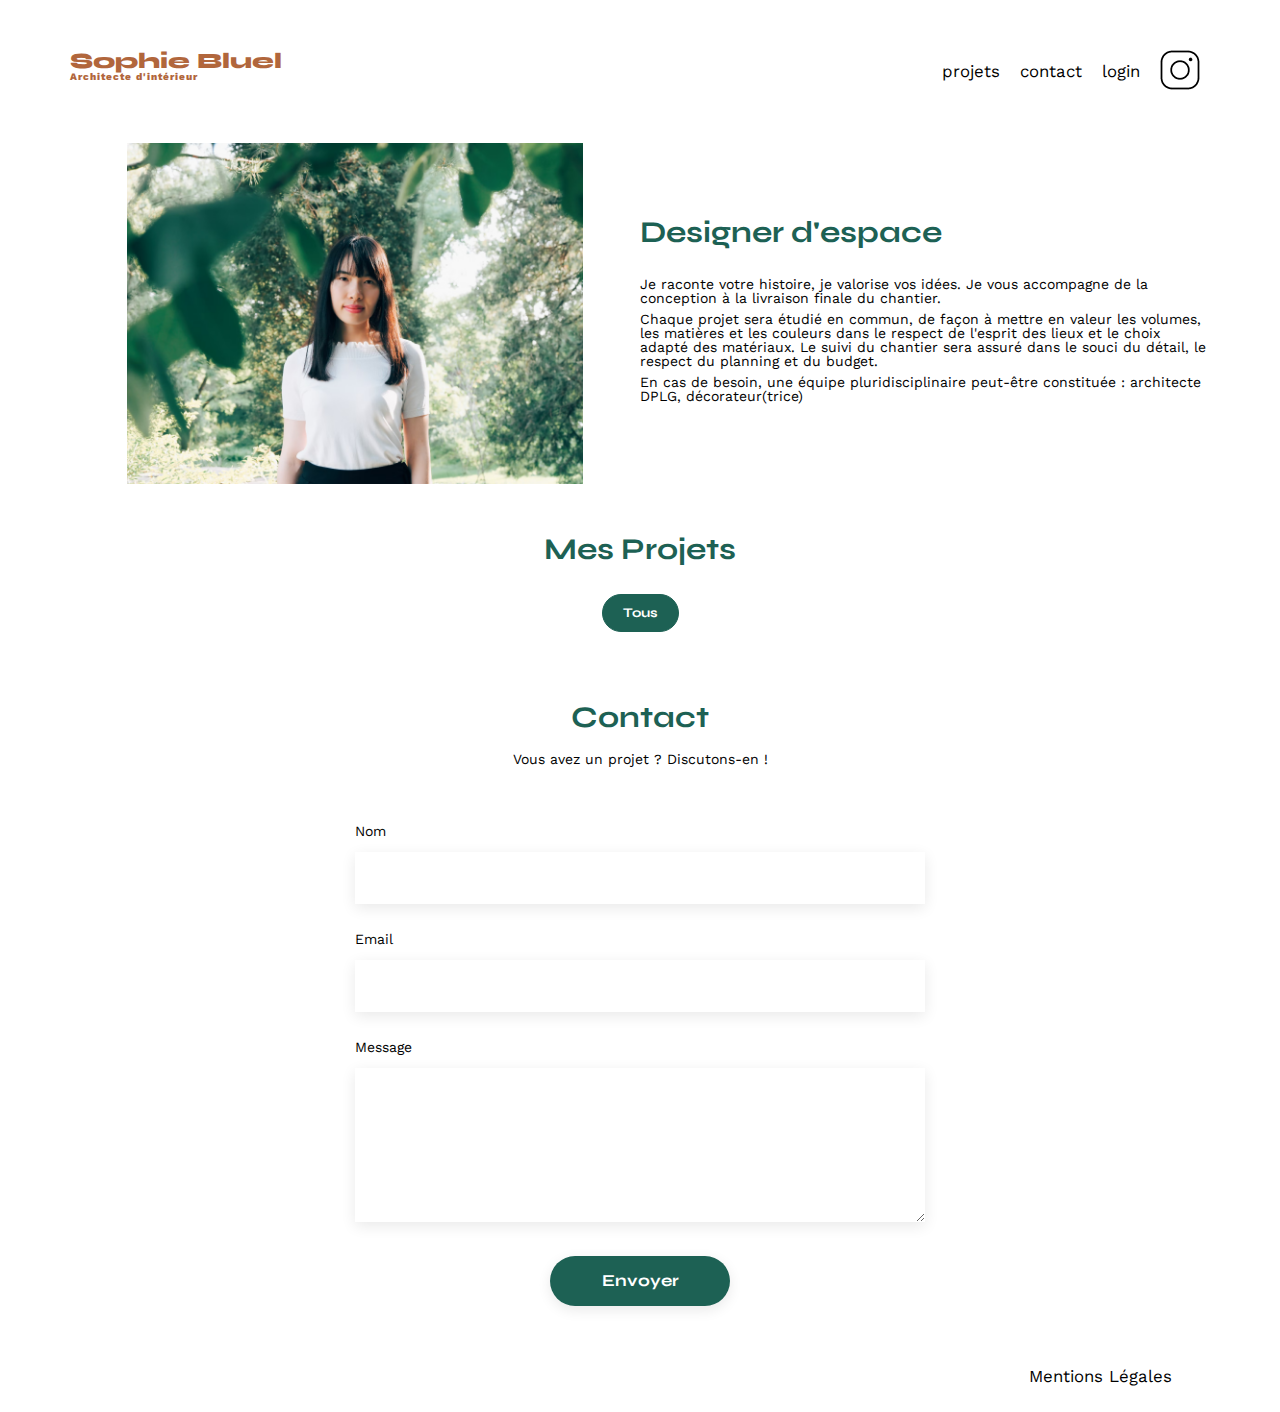
==== FrontEnd/index.html @ 37acaff3 "Bluel Etape 1" ====
<!DOCTYPE html>
<html lang="fr">
<head>
	<meta charset="UTF-8">
	<title>Sophie Bluel - Architecte d'intérieur</title>
	<meta name="viewport" content="width=device-width, initial-scale=1.0">
	<link rel="preconnect" href="https://fonts.googleapis.com">
	<link rel="preconnect" href="https://fonts.gstatic.com" crossorigin>
	<link href="https://fonts.googleapis.com/css2?family=Syne:wght@700;800&family=Work+Sans&display=swap" rel="stylesheet">
	<meta name="description" content="">
	<link rel="stylesheet" href="./assets/style.css">
	<style>
		.filter-buttons {
			display: flex;
			justify-content: center;
			gap: 10px;
			margin-bottom: 20px;
		}
		.filter-button {
			padding: 10px 20px;
			border: 1px solid #1D6154;
			border-radius: 60px;
			
			font-family: 'Syne';
			font-weight: 700;
			color: #1D6154;
			background-color: white;
			cursor: pointer;
			transition: all 0.3s ease;
		}
		.filter-button.active {
			background-color: #1D6154;
			color: white;
		}
	</style>
</head>
<body>
<header>
	<h1>Sophie Bluel <span>Architecte d'intérieur</span></h1>
	<nav>
		<ul>
			<li>projets</li>
			<li>contact</li>
			<li>login</li>
			<li><img src="./assets/icons/instagram.png" alt="Instagram"></li>
		</ul>
	</nav>
</header>
<main>
	<section id="introduction">
		<figure>
			<img src="./assets/images/sophie-bluel.png" alt="">
		</figure>
		<article>
			<h2>Designer d'espace</h2>
			<p>Je raconte votre histoire, je valorise vos idées. Je vous accompagne de la conception à la livraison finale du chantier.</p>
			<p>Chaque projet sera étudié en commun, de façon à mettre en valeur les volumes, les matières et les couleurs dans le respect de l'esprit des lieux et le choix adapté des matériaux. Le suivi du chantier sera assuré dans le souci du détail, le respect du planning et du budget.</p>
			<p>En cas de besoin, une équipe pluridisciplinaire peut-être constituée : architecte DPLG, décorateur(trice)</p>
		</article>
	</section>
	<section id="portfolio">
		<h2>Mes Projets</h2>
		<div class="filter-buttons">
			<!-- Les boutons de filtrage seront insérés ici dynamiquement -->
		</div>
		<div class="gallery">
			<!-- Les projets seront insérés ici dynamiquement -->
		</div>
	</section>
	<section id="contact">
		<h2>Contact</h2>
		<p>Vous avez un projet ? Discutons-en !</p>
		<form action="#" method="post">
			<label for="name">Nom</label>
			<input type="text" name="name" id="name">
			<label for="email">Email</label>
			<input type="email" name="email" id="email">
			<label for="message">Message</label>
			<textarea name="message" id="message" cols="30" rows="10"></textarea>
			<input type="submit" value="Envoyer">
		</form>
	</section>
</main>

<footer>
	<nav>
		<ul>
			<li>Mentions Légales</li>
		</ul>
	</nav>
</footer>

<script>
	let allWorks = [];

	// Fonction pour récupérer les works depuis l'API
	async function fetchWorks() {
		try {
			const response = await fetch('http://localhost:5678/api/works');
			if (!response.ok) {
				throw new Error(`HTTP error! status: ${response.status}`);
			}
			allWorks = await response.json();
			return allWorks;
		} catch (error) {
			console.error("Impossible de récupérer les works:", error);
			return [];
		}
	}

	// Fonction pour récupérer les catégories depuis l'API
	async function fetchCategories() {
		try {
			const response = await fetch('http://localhost:5678/api/categories');
			if (!response.ok) {
				throw new Error(`HTTP error! status: ${response.status}`);
			}
			return await response.json();
		} catch (error) {
			console.error("Impossible de récupérer les catégories:", error);
			return [];
		}
	}

	// Fonction pour créer un élément de galerie
	function createGalleryItem(work) {
		const figure = document.createElement('figure');
		const img = document.createElement('img');
		img.src = work.imageUrl;
		img.alt = work.title;
		const figcaption = document.createElement('figcaption');
		figcaption.textContent = work.title;
		figure.appendChild(img);
		figure.appendChild(figcaption);
		return figure;
	}

	// Fonction pour afficher les works dans la galerie
	function displayWorks(works) {
		const gallery = document.querySelector('.gallery');
		gallery.innerHTML = ''; // Vider la galerie existante
		works.forEach(work => {
			const galleryItem = createGalleryItem(work);
			gallery.appendChild(galleryItem);
		});
	}

	// Fonction pour créer les boutons de filtrage
	function createFilterButtons(categories) {
		const filterContainer = document.querySelector('.filter-buttons');
		filterContainer.innerHTML = ''; // Vider le conteneur existant

		// Ajouter le bouton "Tous"
		const allButton = document.createElement('button');
		allButton.textContent = 'Tous';
		allButton.classList.add('filter-button', 'active');
		allButton.dataset.categoryId = 'all';
		filterContainer.appendChild(allButton);

		// Ajouter les boutons pour chaque catégorie
		categories.forEach(category => {
			const button = document.createElement('button');
			button.textContent = category.name;
			button.classList.add('filter-button');
			button.dataset.categoryId = category.id;
			filterContainer.appendChild(button);
		});

		// Ajouter les écouteurs d'événements pour le filtrage
		filterContainer.addEventListener('click', filterWorks);
	}

	// Fonction pour filtrer les works
	function filterWorks(event) {
		if (event.target.classList.contains('filter-button')) {
			// Mettre à jour l'état actif des boutons
			document.querySelectorAll('.filter-button').forEach(btn => btn.classList.remove('active'));
			event.target.classList.add('active');

			const categoryId = event.target.dataset.categoryId;
			let filteredWorks;

			if (categoryId === 'all') {
				filteredWorks = allWorks;
			} else {
				filteredWorks = allWorks.filter(work => work.categoryId == categoryId);
			}

			displayWorks(filteredWorks);
		}
	}

	// Fonction principale
	async function initGallery() {
		allWorks = await fetchWorks();
		const categories = await fetchCategories();
		createFilterButtons(categories);
		displayWorks(allWorks);
	}

	// Exécuter la fonction principale au chargement de la page
	document.addEventListener('DOMContentLoaded', initGallery);
</script>
</body>
</html>
---- FrontEnd/assets/style.css ----
/* http://meyerweb.com/eric/tools/css/reset/
   v2.0 | 20110126
   License: none (public domain)
*/

html, body, div, span, applet, object, iframe,
h1, h2, h3, h4, h5, h6, p, blockquote, pre,
a, abbr, acronym, address, big, cite, code,
del, dfn, em, img, ins, kbd, q, s, samp,
small, strike, strong, sub, sup, tt, var,
b, u, i, center,
dl, dt, dd, ol, ul, li,
fieldset, form, label, legend,
table, caption, tbody, tfoot, thead, tr, th, td,
article, aside, canvas, details, embed,
figure, figcaption, footer, header, hgroup,
menu, nav, output, ruby, section, summary,
time, mark, audio, video {
	margin: 0;
	padding: 0;
	border: 0;
	font-size: 100%;
	font: inherit;
	vertical-align: baseline;
}
/* HTML5 display-role reset for older browsers */
article, aside, details, figcaption, figure,
footer, header, hgroup, menu, nav, section {
	display: block;
}
body {
	line-height: 1;
}
ol, ul {
	list-style: none;
}
blockquote, q {
	quotes: none;
}
blockquote:before, blockquote:after,
q:before, q:after {
	content: '';
	content: none;
}
table {
	border-collapse: collapse;
	border-spacing: 0;
}
/** end reset css**/
body {
	max-width: 1140px;
	margin:auto;
	font-family: 'Work Sans' ;
	font-size: 14px;
}
header {
	display: flex;
	justify-content: space-between;
	margin: 50px 0
}
section {
	margin: 50px 0
}

h1{
	display: flex;
	flex-direction: column;
	font-family: 'Syne';
	font-size: 22px;
	font-weight: 800;
	color: #B1663C
}

h1 > span {
	font-family: 'Work Sans';
	font-size:10px;
	letter-spacing: 0.1em;
;
}

h2{
	font-family: 'Syne';
	font-weight: 700;
	font-size: 30px;
	color: #1D6154
}
nav ul {
	display: flex;
	align-items: center;
	list-style-type: none;

}
nav li {
	padding: 0 10px;
	font-size: 1.2em;
}

li:hover {
	color: #B1663C;
}
#introduction {
	display: flex;
	align-items: center;
}
#introduction figure {
	flex: 1
}
#introduction img {
	display: block;
	margin: auto;
	width: 80%;
}

#introduction article {
	flex: 1
}
#introduction h2 {
	margin-bottom: 1em;
}

#introduction p {
	margin-bottom: 0.5em;
}
#portfolio h2 {
	text-align: center;
	margin-bottom: 1em;
}
.gallery {
	width: 100%;
	display: grid;
	grid-template-columns: 1fr 1fr 1fr;
	grid-column-gap: 20px;
	grid-row-gap: 20px;
}

.gallery img {
	width: 100%;

}
#contact {
	width: 50%;
margin: auto;
}
#contact > * {
	text-align: center;

}
#contact h2{
	margin-bottom: 20px;
}
#contact form {
	text-align: left;
	margin-top:30px;
	display: flex;
	flex-direction: column;
}

#contact input {
	height: 50px;
	font-size: 1.2em;
	border: none;
	box-shadow: 0px 4px 14px rgba(0, 0, 0, 0.09);
}
#contact label {
	margin: 2em 0 1em 0;
}
#contact textarea {
	border: none;
	box-shadow: 0px 4px 14px rgba(0, 0, 0, 0.09);
}

input[type="submit"]{
	font-family: 'Syne';
	font-weight: 700;
	color: white;
	background-color: #1D6154;
	margin : 2em auto ;
	width: 180px;
	text-align: center;
	border-radius: 60px ;
}

footer nav ul {
	display: flex;
	justify-content: flex-end;
	margin: 2em
}
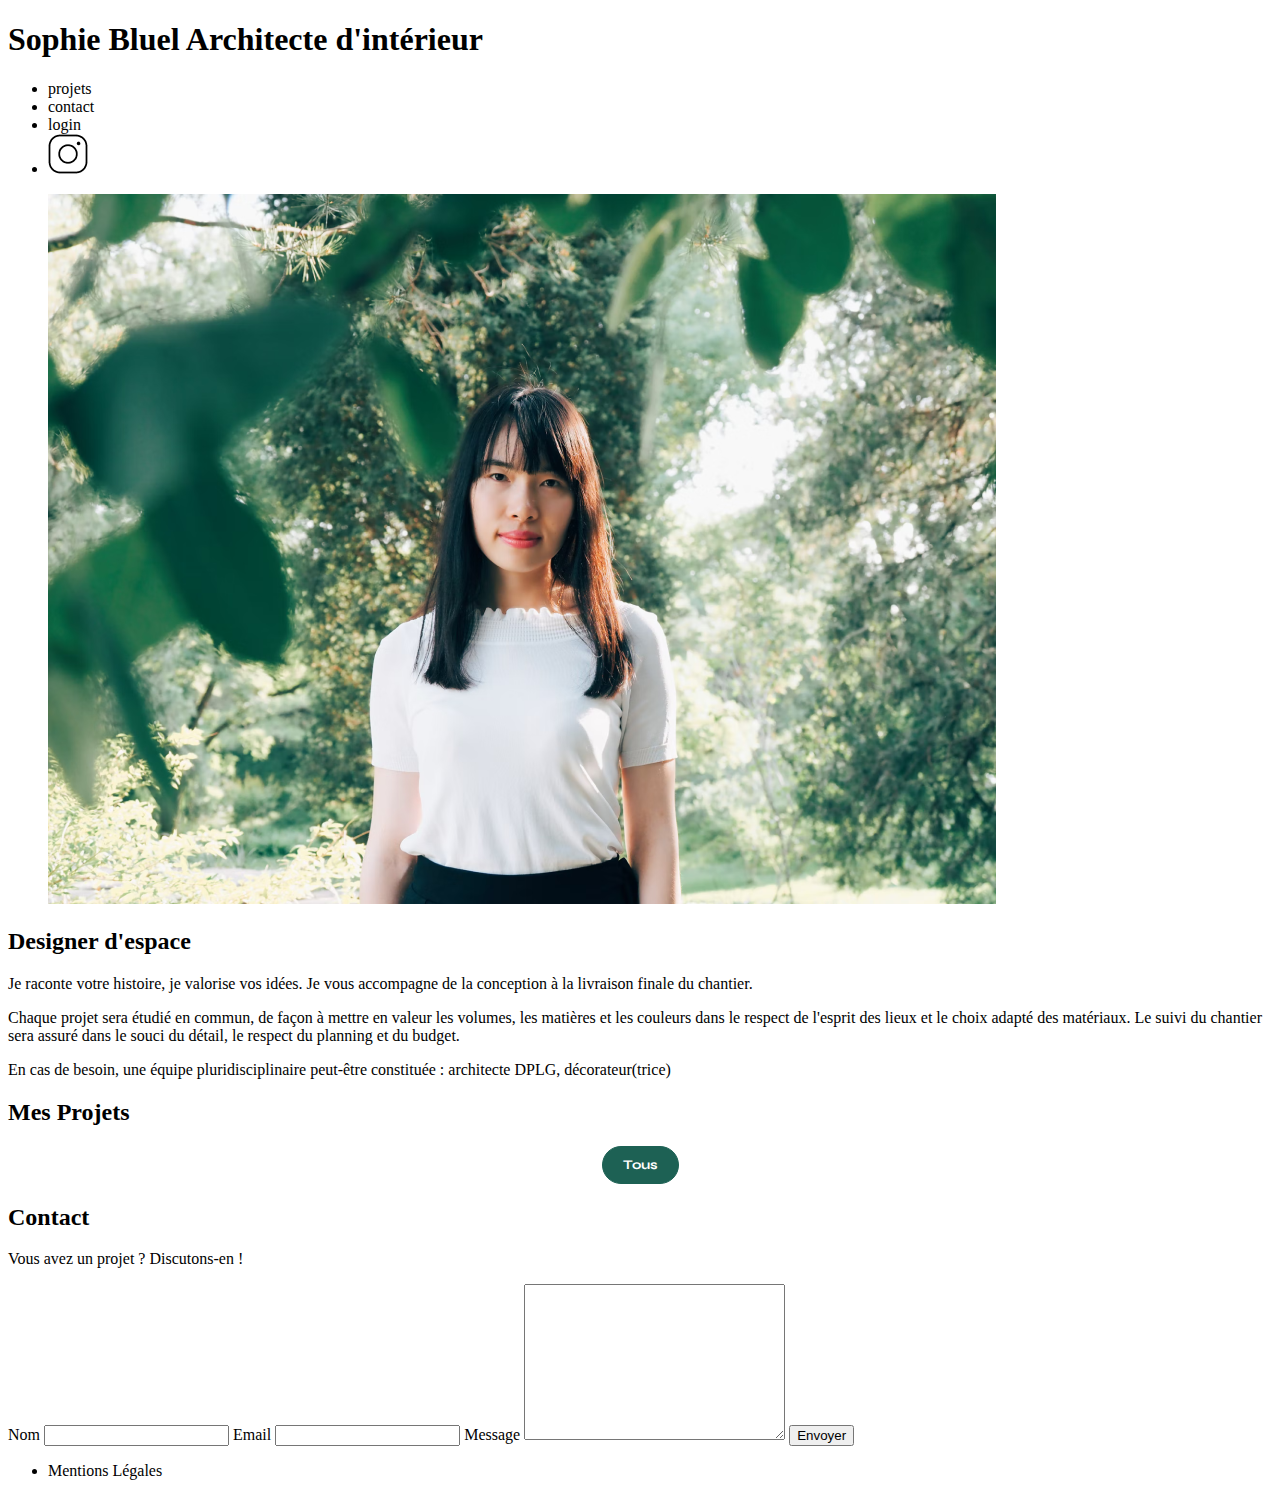
==== commit 956ea4f8: "Etape 2" ====
--- a/FrontEnd/index.html
+++ b/FrontEnd/index.html
@@ -1,51 +1,17 @@
 <!DOCTYPE html>
 <html lang="fr">
 <head>
-	<meta charset="UTF-8">
-	<title>Sophie Bluel - Architecte d'intérieur</title>
-	<meta name="viewport" content="width=device-width, initial-scale=1.0">
-	<link rel="preconnect" href="https://fonts.googleapis.com">
-	<link rel="preconnect" href="https://fonts.gstatic.com" crossorigin>
-	<link href="https://fonts.googleapis.com/css2?family=Syne:wght@700;800&family=Work+Sans&display=swap" rel="stylesheet">
-	<meta name="description" content="">
-	<link rel="stylesheet" href="./assets/style.css">
-	<style>
-		.filter-buttons {
-			display: flex;
-			justify-content: center;
-			gap: 10px;
-			margin-bottom: 20px;
-		}
-		.filter-button {
-			padding: 10px 20px;
-			border: 1px solid #1D6154;
-			border-radius: 60px;
-			
-			font-family: 'Syne';
-			font-weight: 700;
-			color: #1D6154;
-			background-color: white;
-			cursor: pointer;
-			transition: all 0.3s ease;
-		}
-		.filter-button.active {
-			background-color: #1D6154;
-			color: white;
-		}
-	</style>
+	<script src="./components/head.component.js" type="module"></script>
+	<my-head></my-head>
+	<script src="./components/header.component.js" type="module"></script>
+	<link rel="stylesheet" href="./styles/home.css">
+	<script src="./scripts/home.js"></script>
 </head>
+
 <body>
-<header>
-	<h1>Sophie Bluel <span>Architecte d'intérieur</span></h1>
-	<nav>
-		<ul>
-			<li>projets</li>
-			<li>contact</li>
-			<li>login</li>
-			<li><img src="./assets/icons/instagram.png" alt="Instagram"></li>
-		</ul>
-	</nav>
-</header>
+<my-header></my-header>
+
+
 <main>
 	<section id="introduction">
 		<figure>
@@ -90,116 +56,6 @@
 	</nav>
 </footer>
 
-<script>
-	let allWorks = [];
 
-	// Fonction pour récupérer les works depuis l'API
-	async function fetchWorks() {
-		try {
-			const response = await fetch('http://localhost:5678/api/works');
-			if (!response.ok) {
-				throw new Error(`HTTP error! status: ${response.status}`);
-			}
-			allWorks = await response.json();
-			return allWorks;
-		} catch (error) {
-			console.error("Impossible de récupérer les works:", error);
-			return [];
-		}
-	}
-
-	// Fonction pour récupérer les catégories depuis l'API
-	async function fetchCategories() {
-		try {
-			const response = await fetch('http://localhost:5678/api/categories');
-			if (!response.ok) {
-				throw new Error(`HTTP error! status: ${response.status}`);
-			}
-			return await response.json();
-		} catch (error) {
-			console.error("Impossible de récupérer les catégories:", error);
-			return [];
-		}
-	}
-
-	// Fonction pour créer un élément de galerie
-	function createGalleryItem(work) {
-		const figure = document.createElement('figure');
-		const img = document.createElement('img');
-		img.src = work.imageUrl;
-		img.alt = work.title;
-		const figcaption = document.createElement('figcaption');
-		figcaption.textContent = work.title;
-		figure.appendChild(img);
-		figure.appendChild(figcaption);
-		return figure;
-	}
-
-	// Fonction pour afficher les works dans la galerie
-	function displayWorks(works) {
-		const gallery = document.querySelector('.gallery');
-		gallery.innerHTML = ''; // Vider la galerie existante
-		works.forEach(work => {
-			const galleryItem = createGalleryItem(work);
-			gallery.appendChild(galleryItem);
-		});
-	}
-
-	// Fonction pour créer les boutons de filtrage
-	function createFilterButtons(categories) {
-		const filterContainer = document.querySelector('.filter-buttons');
-		filterContainer.innerHTML = ''; // Vider le conteneur existant
-
-		// Ajouter le bouton "Tous"
-		const allButton = document.createElement('button');
-		allButton.textContent = 'Tous';
-		allButton.classList.add('filter-button', 'active');
-		allButton.dataset.categoryId = 'all';
-		filterContainer.appendChild(allButton);
-
-		// Ajouter les boutons pour chaque catégorie
-		categories.forEach(category => {
-			const button = document.createElement('button');
-			button.textContent = category.name;
-			button.classList.add('filter-button');
-			button.dataset.categoryId = category.id;
-			filterContainer.appendChild(button);
-		});
-
-		// Ajouter les écouteurs d'événements pour le filtrage
-		filterContainer.addEventListener('click', filterWorks);
-	}
-
-	// Fonction pour filtrer les works
-	function filterWorks(event) {
-		if (event.target.classList.contains('filter-button')) {
-			// Mettre à jour l'état actif des boutons
-			document.querySelectorAll('.filter-button').forEach(btn => btn.classList.remove('active'));
-			event.target.classList.add('active');
-
-			const categoryId = event.target.dataset.categoryId;
-			let filteredWorks;
-
-			if (categoryId === 'all') {
-				filteredWorks = allWorks;
-			} else {
-				filteredWorks = allWorks.filter(work => work.categoryId == categoryId);
-			}
-
-			displayWorks(filteredWorks);
-		}
-	}
-
-	// Fonction principale
-	async function initGallery() {
-		allWorks = await fetchWorks();
-		const categories = await fetchCategories();
-		createFilterButtons(categories);
-		displayWorks(allWorks);
-	}
-
-	// Exécuter la fonction principale au chargement de la page
-	document.addEventListener('DOMContentLoaded', initGallery);
-</script>
 </body>
 </html>--- a/FrontEnd/styles/home.css
+++ b/FrontEnd/styles/home.css
@@ -0,0 +1,22 @@
+.filter-buttons {
+    display: flex;
+    justify-content: center;
+    gap: 10px;
+    margin-bottom: 20px;
+}
+.filter-button {
+    padding: 10px 20px;
+    border: 1px solid #1D6154;
+    border-radius: 60px;
+
+    font-family: 'Syne';
+    font-weight: 700;
+    color: #1D6154;
+    background-color: white;
+    cursor: pointer;
+    transition: all 0.3s ease;
+}
+.filter-button.active {
+    background-color: #1D6154;
+    color: white;
+}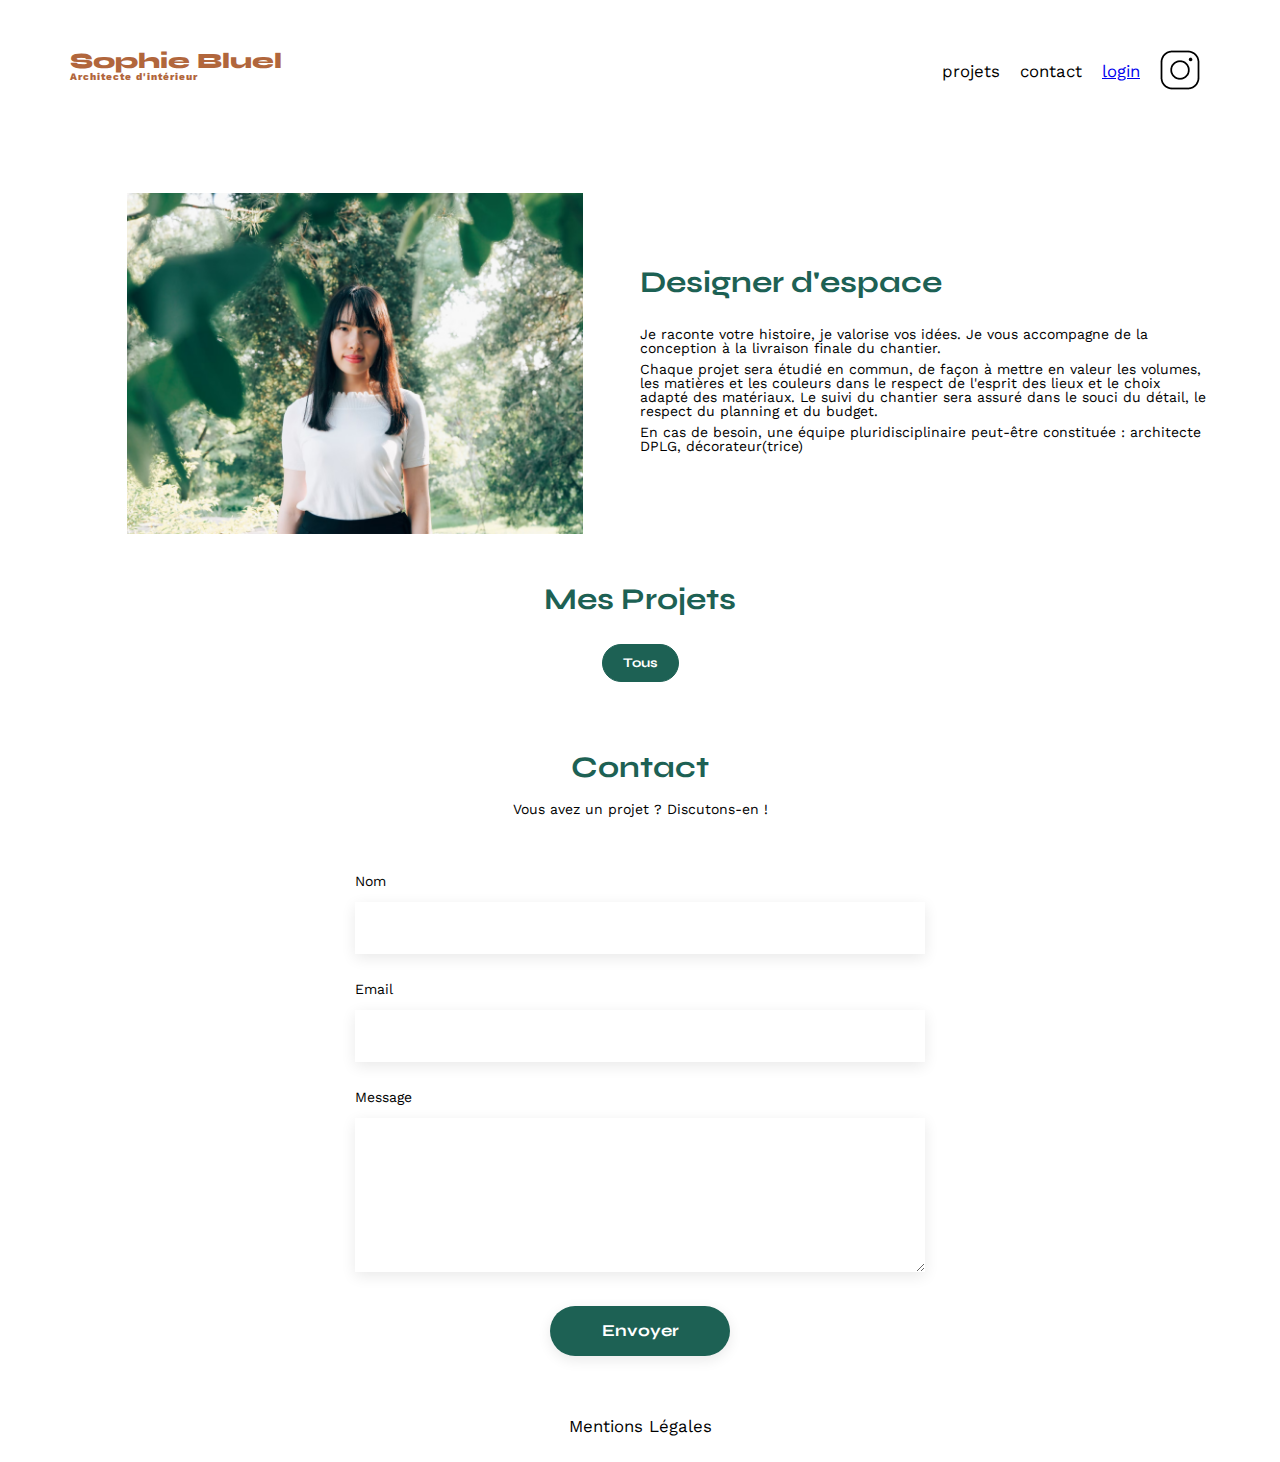
==== commit ee31ebd0: "Etape 3.1" ====
--- a/FrontEnd/index.html
+++ b/FrontEnd/index.html
@@ -1,17 +1,20 @@
 <!DOCTYPE html>
 <html lang="fr">
 <head>
+	<meta charset="UTF-8">
+	<script src="./components/editHead.component.js" type="module"></script>
 	<script src="./components/head.component.js" type="module"></script>
 	<my-head></my-head>
+	<script src="./components/projects.component.js" type="module"></script>
 	<script src="./components/header.component.js" type="module"></script>
 	<link rel="stylesheet" href="./styles/home.css">
 	<script src="./scripts/home.js"></script>
 </head>
 
 <body>
+
+<my-edithead></my-edithead>
 <my-header></my-header>
-
-
 <main>
 	<section id="introduction">
 		<figure>
@@ -24,15 +27,7 @@
 			<p>En cas de besoin, une équipe pluridisciplinaire peut-être constituée : architecte DPLG, décorateur(trice)</p>
 		</article>
 	</section>
-	<section id="portfolio">
-		<h2>Mes Projets</h2>
-		<div class="filter-buttons">
-			<!-- Les boutons de filtrage seront insérés ici dynamiquement -->
-		</div>
-		<div class="gallery">
-			<!-- Les projets seront insérés ici dynamiquement -->
-		</div>
-	</section>
+	<my-projects></my-projects>
 	<section id="contact">
 		<h2>Contact</h2>
 		<p>Vous avez un projet ? Discutons-en !</p>
--- a/FrontEnd/styles/home.css
+++ b/FrontEnd/styles/home.css
@@ -19,4 +19,24 @@
 .filter-button.active {
     background-color: #1D6154;
     color: white;
+}
+
+
+my-edithead{
+    width: 100%;
+}
+.editHead{
+    display: flex;
+    align-items: center;
+    justify-content: center;
+    width: 100%;
+    height: 60px;
+    background: #000000;
+    color: white;
+    .edit{
+        display: flex;
+        align-items: center;
+        gap: 10px;
+    }
+
 }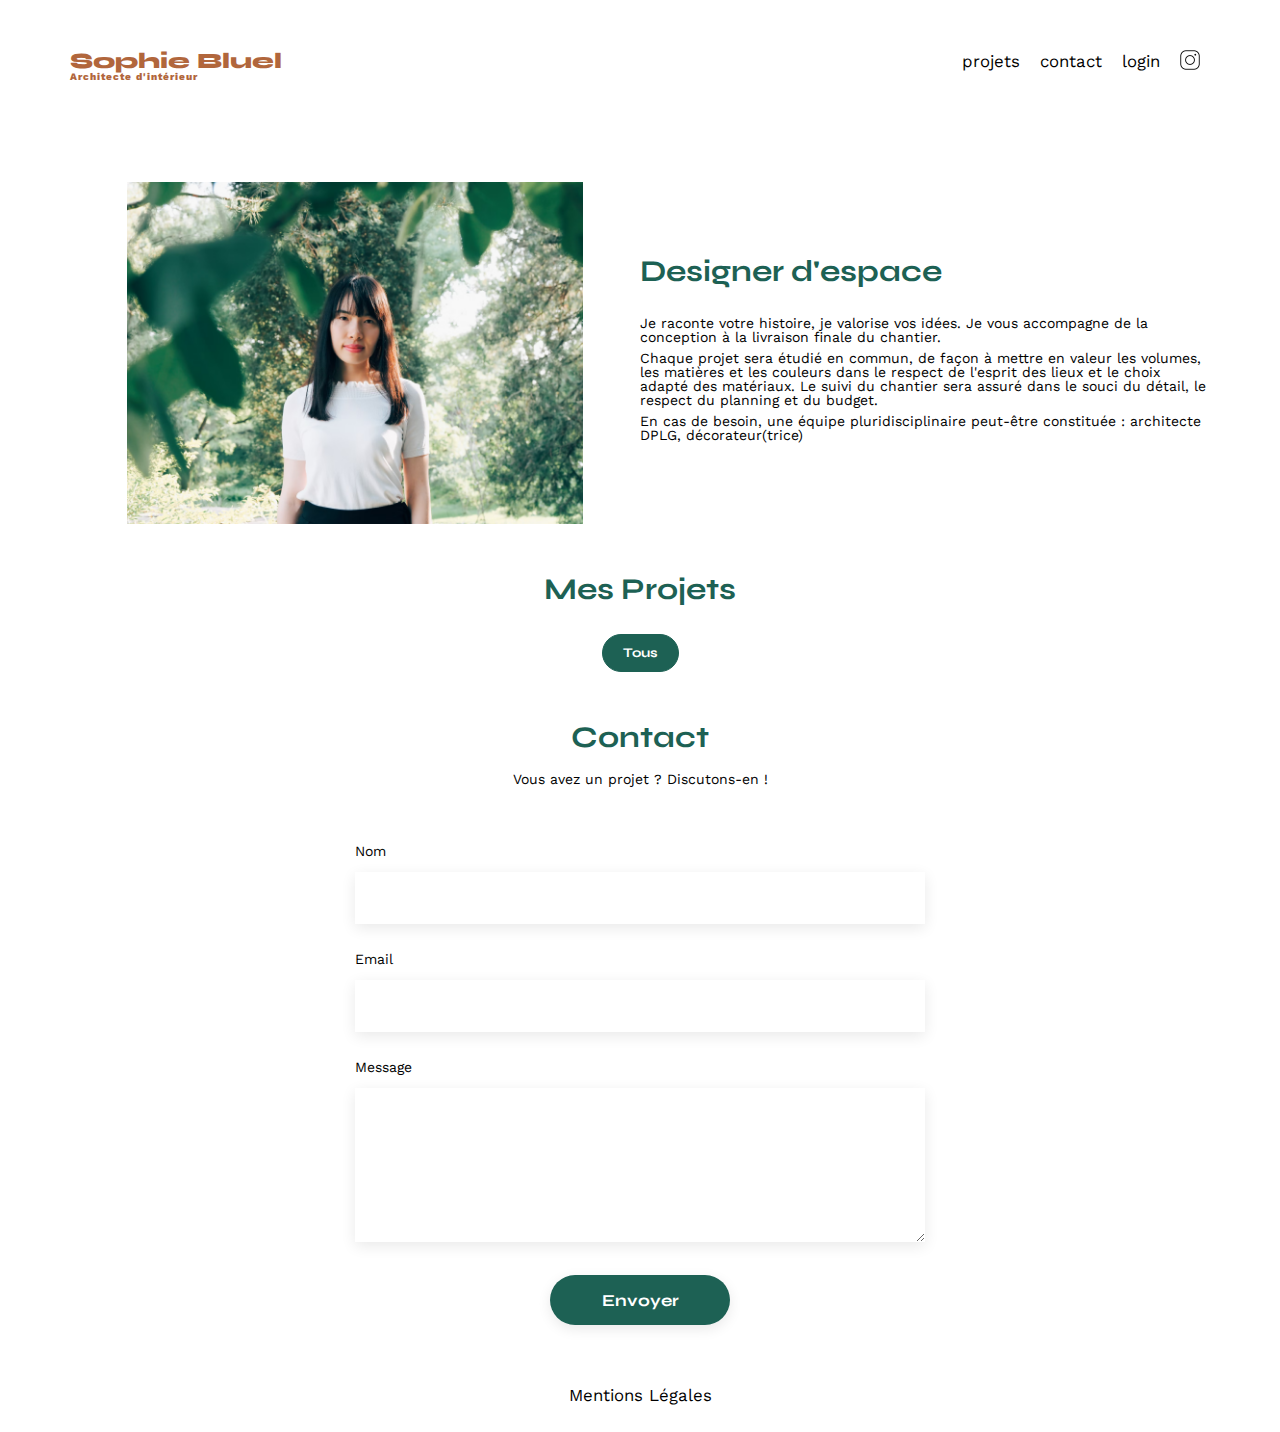
==== commit 05459845: "Correction" ====
--- a/FrontEnd/index.html
+++ b/FrontEnd/index.html
@@ -8,7 +8,7 @@
 	<script src="./components/projects.component.js" type="module"></script>
 	<script src="./components/header.component.js" type="module"></script>
 	<link rel="stylesheet" href="./styles/home.css">
-	<script src="./scripts/home.js"></script>
+
 </head>
 
 <body>
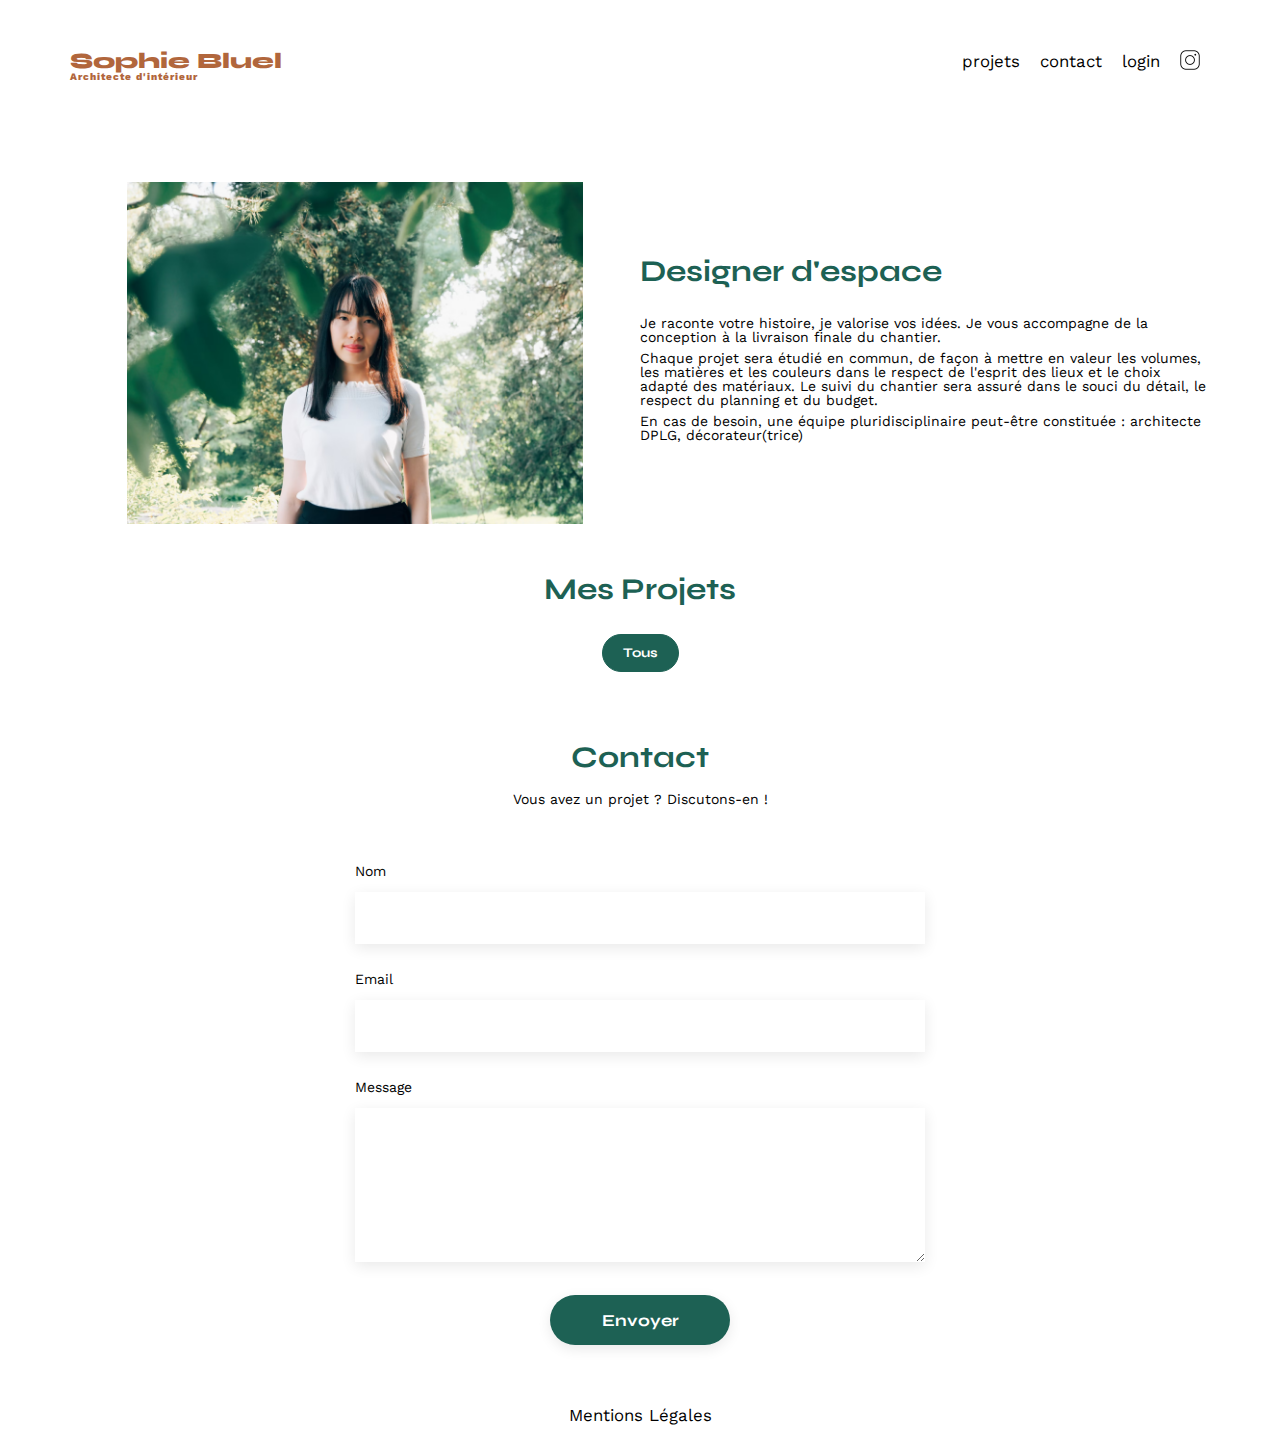
==== commit 151ed568: "correction icones, styles, console.log" ====
--- a/FrontEnd/index.html
+++ b/FrontEnd/index.html
@@ -8,7 +8,6 @@
 	<script src="./components/projects.component.js" type="module"></script>
 	<script src="./components/header.component.js" type="module"></script>
 	<link rel="stylesheet" href="./styles/home.css">
-
 </head>
 
 <body>
--- a/FrontEnd/styles/home.css
+++ b/FrontEnd/styles/home.css
@@ -39,4 +39,262 @@
         gap: 10px;
     }
 
+}
+
+
+
+
+/* index.html Projects */
+
+.modal-overlay {
+    position: fixed;
+    top: 0;
+    left: 0;
+    width: 100%;
+    height: 100%;
+    background-color: rgba(0, 0, 0, 0.5);
+    display: flex;
+    justify-content: center;
+    align-items: center;
+}
+.modal-content {
+    background-color: white;
+    padding: 20px;
+    border-radius: 10px;
+    width: 100%;
+    max-width: 660px;
+    max-height: 80%;
+    box-sizing: border-box;
+    overflow-y: auto;
+    display: flex;
+    flex-direction: column;
+    align-items: center;
+}
+.modal-header {
+    display: flex;
+    flex-direction: column;
+    justify-content: space-between;
+    align-items: center;
+    margin-bottom: 20px;
+    width:100% ;
+    ._close {
+        align-self: flex-end;
+
+    }
+    h3 {
+        font-size: 30px;
+        margin-bottom: 25px;
+
+    }
+}
+.close-modal {
+    cursor: pointer;
+    font-size: 24px;
+}
+.gallery-grid {
+    width: 100%;
+    max-width: 420px;
+    margin-bottom: 25px;
+
+    display: grid;
+    grid-template-columns: repeat(auto-fill, minmax(75px, 1fr));
+    gap: 20px 10px;
+}
+.gallery-item {
+    position: relative;
+}
+.gallery-item img {
+    width: 100%;
+    height: auto;
+    object-fit: cover;
+}
+.delete-icon {
+    position: absolute;
+    top: 5px;
+    right: 5px;
+    background-color: black;
+    color: white;
+    height: 15px;
+    width: 15px;
+    border-radius: 2px;
+    display: flex;
+    justify-content: center;
+    align-items: center;
+    cursor: pointer;
+}
+.sep{
+    display: block;
+    width: 100%;
+    max-width: 420px;
+    height: 1px;
+    background-color: black;
+    margin: 20px 0;
+
+    box-sizing: border-box;
+}
+.add-photo-btn {
+    display: block;
+    margin: 20px auto;
+    padding: 10px 40px;
+    border-radius: 50px;
+    background-color: #1D6154;
+    color: white;
+    border: none;
+    /*border-radius: 5px;*/
+    cursor: pointer;
+    font-family: 'Syne', sans-serif;
+}
+
+
+.back-modal{
+    height: 15px;
+    width: 15px;
+    svg{
+        width: 100%;
+        height: 100%;
+    }
+}
+
+.photo-upload-area img {
+    max-width: 100%;
+    max-height: 200px;
+    object-fit: contain;
+}
+#file-upload {
+    display: none;
+}
+.modal-overlay {
+    position: fixed;
+    top: 0;
+    left: 0;
+    width: 100%;
+    height: 100%;
+    background-color: rgba(0, 0, 0, 0.5);
+    display: flex;
+    justify-content: center;
+    align-items: center;
+}
+.modal-content {
+    background-color: white;
+    padding: 20px;
+    border-radius: 10px;
+    width: 100%;
+    max-width: 660px;
+    max-height: 80%;
+    box-sizing: border-box;
+    overflow-y: auto;
+    display: flex;
+    flex-direction: column;
+    align-items: center;
+}
+.modal-header {
+    display: flex;
+    flex-direction: column;
+    justify-content: space-between;
+    align-items: center;
+    margin-bottom: 20px;
+    width:100% ;
+    ._close {
+        display: flex;
+        justify-content: space-between;
+        width: 100%;
+        span{
+            cursor: pointer;
+        }
+    }
+    h3 {
+        font-size: 30px;
+        margin-bottom: 25px;
+
+    }
+}
+.close-modal {
+    cursor: pointer;
+    font-size: 24px;
+}
+.add-photo-form {
+    display: flex;
+    flex-direction: column;
+    gap: 20px;
+    width: 100%;
+    max-width: 420px;
+}
+.photo-upload-area {
+    background-color: #E8F1F6;
+    border-radius: 3px;
+    padding: 20px;
+    display: flex;
+    flex-direction: column;
+    align-items: center;
+    gap: 10px;
+}
+.photo-upload-area svg {
+    width: 58px;
+    height: 58px;
+    color: #B9C5CC;
+}
+.photo-upload-btn {
+    background-color: #CBD6DC;
+    border-radius: 50px;
+    padding: 10px 33px;
+    color: #306685;
+    font-weight: bold;
+    border: none;
+    cursor: pointer;
+}
+.photo-upload-info {
+    font-size: 10px;
+    color: #444444;
+}
+.form-group {
+    display: flex;
+    flex-direction: column;
+    gap: 10px;
+}
+.form-group label {
+    color: #515151;
+    font-weight: 600;
+}
+.form-group input, .form-group select {
+    box-sizing: border-box;
+    height: 51px;
+    font-size: 16px;
+    font-family: "Work Sans", sans-serif;
+    border: none;
+    box-shadow: 0px 4px 14px rgba(0, 0, 0, 0.09);
+    padding: 10px;
+}
+.valider-btn {
+    background-color: #A7A7A7;
+    color: white;
+    border: none;
+    border-radius: 60px;
+    padding: 10px 49px;
+    font-family: 'Syne';
+    font-weight: 700;
+    font-size: 14px;
+    align-self: center;
+    cursor: pointer;
+}
+
+
+.projectsHead {
+    align-items: center;
+    justify-content: center;
+    display: flex;
+    margin-bottom: 30px;
+    gap: 25px;
+    h2{
+        margin: 0 !important;
+    }
+    .edit-button{
+        cursor: pointer;
+        display: flex;
+        align-items: center;
+        gap: 10px;
+        transition: all 0.3s ease;
+        &:hover{
+            color: #555555;
+        }
+    }
 }